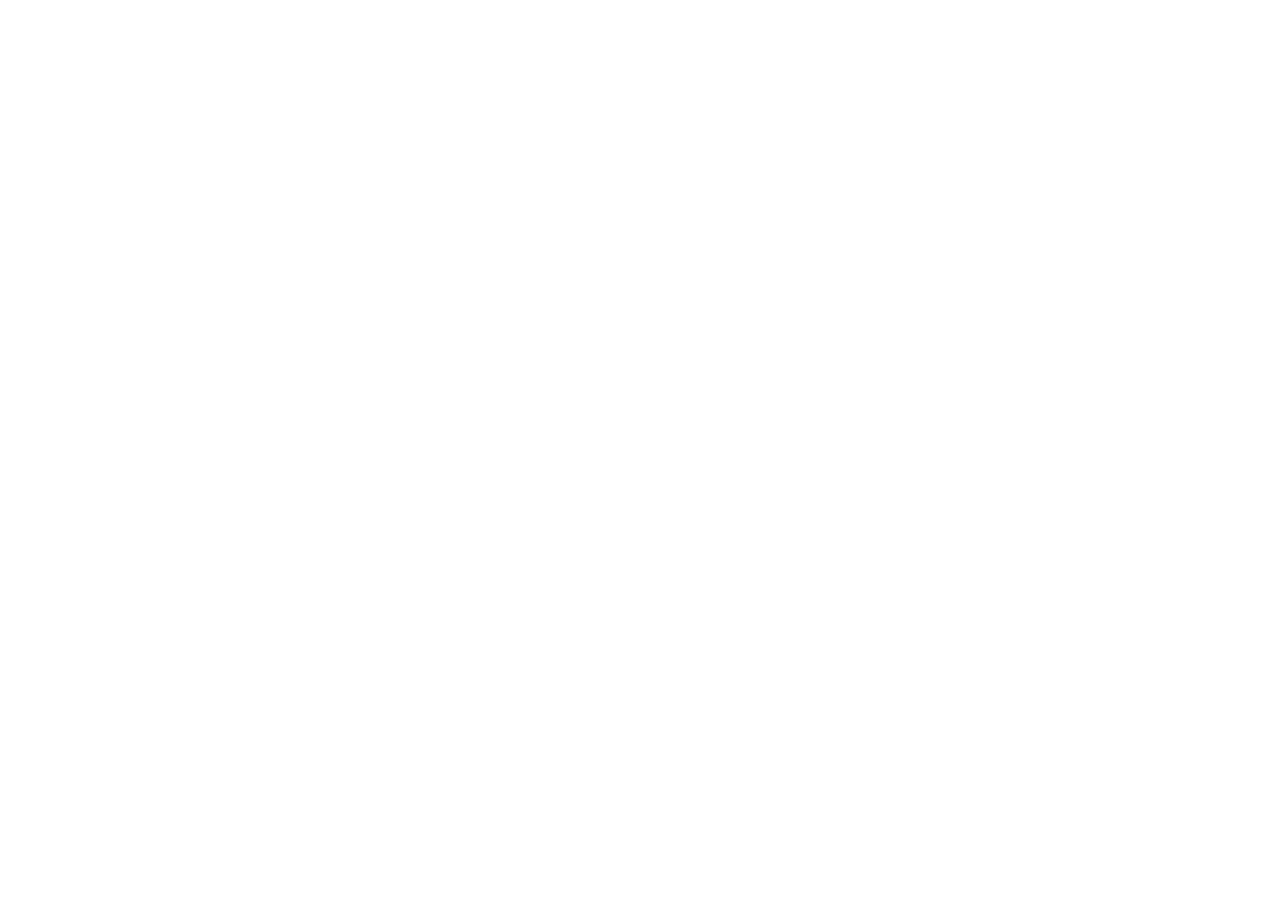
==== index2.html @ 4866e7ef "firstcommit" ====
<!DOCTYPE html>
<html lang="en">
<head>
    <meta charset="UTF-8">
    <meta http-equiv="X-UA-Compatible" content="IE=edge">
    <meta name="viewport" content="width=device-width, initial-scale=1.0">
    <title>Document</title>
</head>
<body>
    
</body>
</html>
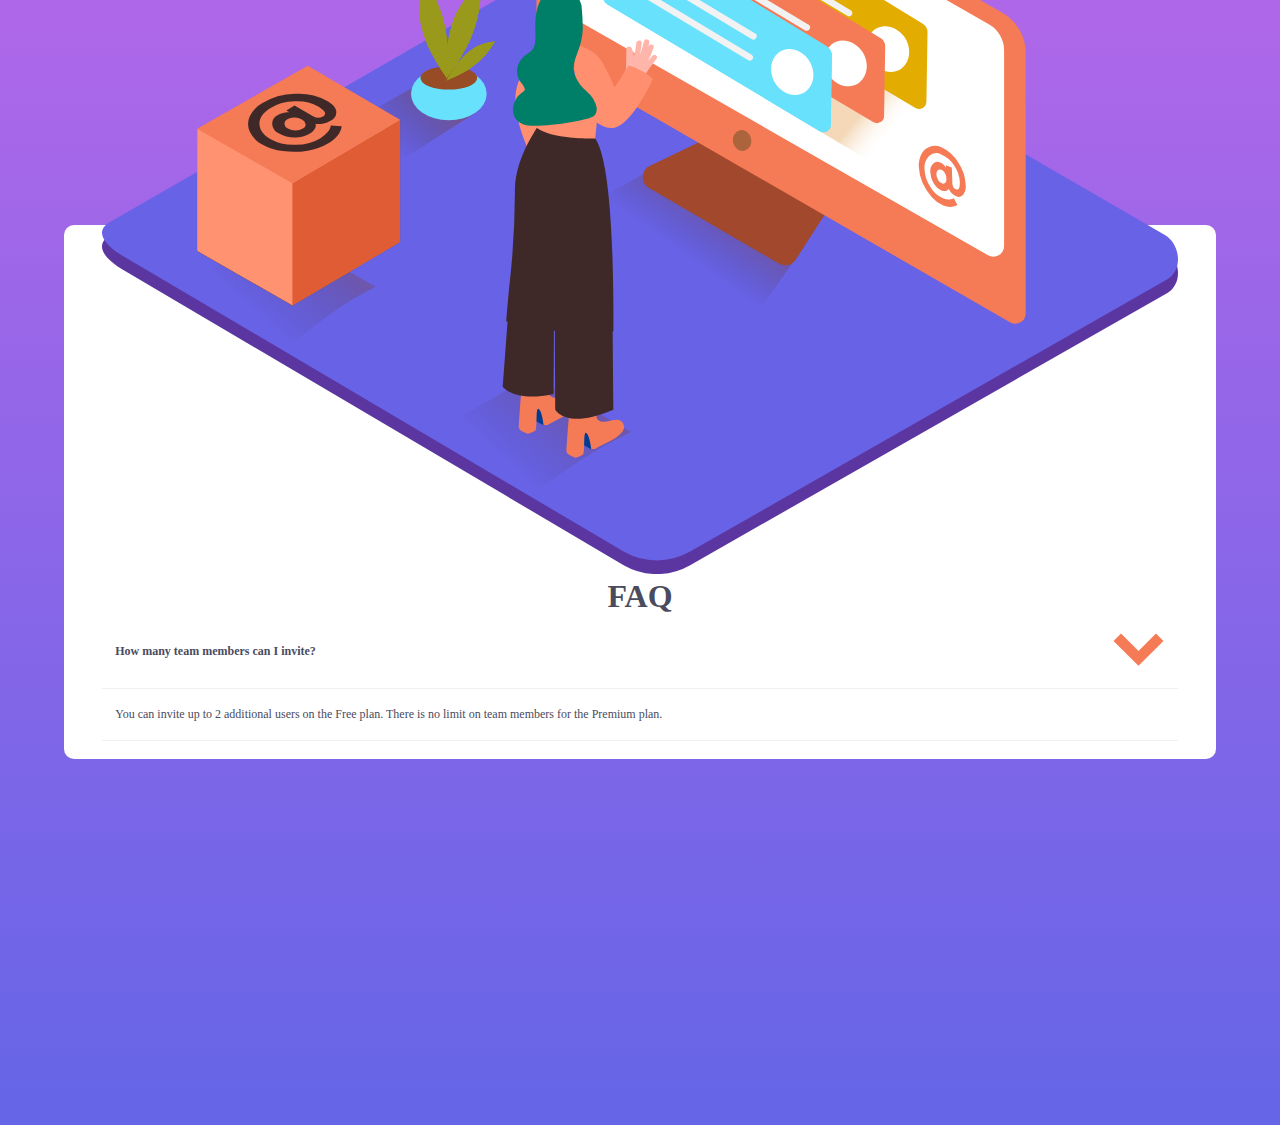
==== commit a2abc31f: "media UI done" ====
--- a/index2.html
+++ b/index2.html
@@ -5,8 +5,20 @@
     <meta http-equiv="X-UA-Compatible" content="IE=edge">
     <meta name="viewport" content="width=device-width, initial-scale=1.0">
     <title>Document</title>
+    <link rel="stylesheet" href="/index.css">
 </head>
 <body>
-    
+    <main>
+        <img src="/images/illustration-woman-online-mobile.svg" alt="" class="topImage">
+        <!-- <img src="/images/illustration-woman-online-desktop.svg" alt=""> -->
+        <div>
+            <h1>FAQ</h1>
+            <div>
+                <p><b>How many team members can I invite?</b><img src="/images/icon-arrow-down.svg" alt=""></p>
+                <p>You can invite up to 2 additional users on the Free plan. There is no limit on 
+                    team members for the Premium plan.</p>
+            </div>
+        </div>
+    </main>
 </body>
 </html>--- a/index.css
+++ b/index.css
@@ -0,0 +1,59 @@
+*,
+*::after,
+*::before {
+  padding: 0;
+  margin: 0;
+  border: none;
+  outline: none;
+  list-style: none;
+  text-decoration: none;
+  -webkit-box-sizing: border-box;
+          box-sizing: border-box;
+}
+
+body {
+  background: -webkit-gradient(linear, left top, left bottom, from(#af67e9), to(#6565e7));
+  background: linear-gradient(to bottom, #af67e9, #6565e7);
+  height: 100vh;
+  background-repeat: no-repeat;
+  color: #4a4b5e;
+}
+
+main {
+  background-color: #fff;
+  width: 90%;
+  padding: 2vh 3vw;
+  min-height: 400px;
+  margin: 25vh auto;
+  border-radius: 10px;
+}
+
+main .topImage {
+  margin-top: -45%;
+}
+
+h1 {
+  text-align: center;
+}
+
+p {
+  border-bottom: 1px solid #efefef;
+  padding: 2vh 1vw;
+  display: -webkit-box;
+  display: -ms-flexbox;
+  display: flex;
+  -webkit-box-pack: justify;
+      -ms-flex-pack: justify;
+          justify-content: space-between;
+  -webkit-box-align: center;
+      -ms-flex-align: center;
+          align-items: center;
+  font-size: 12px;
+}
+
+p img {
+  width: 5%;
+  height: 5%;
+  cursor: pointer;
+}
+/*# sourceMappingURL=index.css.map */